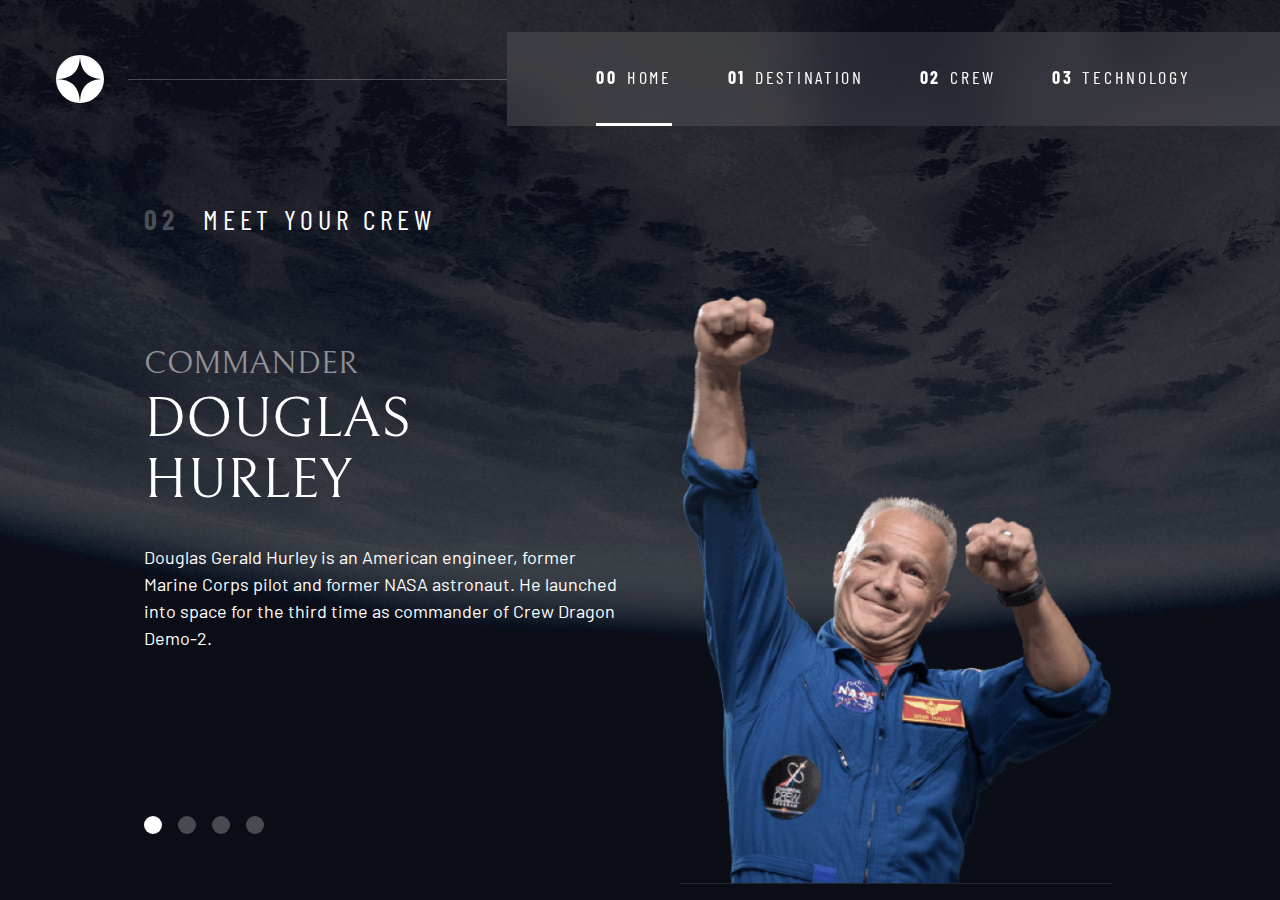
==== crew-commander.html @ 94e6d3eb "terminé crew-commander" ====
<!DOCTYPE html>
<html lang="en">
<head>
  <meta charset="UTF-8">
  <meta name="viewport" content="width=device-width, initial-scale=1.0">

  <link rel="icon" type="image/png" sizes="32x32" href="./assets/favicon-32x32.png">
  <!-- Google fonts -->
  <link rel="preconnect" href="https://fonts.googleapis.com">
  <link rel="preconnect" href="https://fonts.gstatic.com" crossorigin>
  <link href="https://fonts.googleapis.com/css2?family=Barlow+Condensed:wght@400;700&family=Bellefair&family=Barlow:wght@400;700&display=swap" rel="stylesheet">
  
  <!-- Our custom CSS -->
  <link rel="stylesheet" href="index.css">
  <title>Frontend Mentor | Space tourism website</title>
  <script src="index.js" defer></script>
</head>

<body class="crew">
  <a class="skip-to-content" href="#main">Skip to content</a>
  <header class="primary-header flex">
    <div>
      <img class="logo" src="./assets/shared/logo.svg" alt="space tourism logo">
    </div>  
    <button class="mobile-nav-toggle" aria-controls="primary-navigation"><span class="sr-only" aria-expanded="false">Menu</span></button>
    <nav>
      <ul id="primary-navigation" data-visible="false" class="primary-navigation underline-indicators flex">
        <li class="active"><a class="ff-sans-cond uppercase text-white letter-spacing-2" href="index.html"><span aria-hidden="true">00</span> Home</a></li>
        <li><a class="ff-sans-cond uppercase text-white letter-spacing-2" href="destination.html"><span aria-hidden="true">01</span> Destination</a></li>
        <li><a class="ff-sans-cond uppercase text-white letter-spacing-2" href="crew.html"><span aria-hidden="true">02</span> Crew</a></li>
        <li><a class="ff-sans-cond uppercase text-white letter-spacing-2" href="technology"><span aria-hidden="true">03</span> Technology</a></li>
      </ul>
    </nav>
  </header>

  <main id="main" class="grid-container grid-container--crew flow">
    <h1 class="numbered-title"><span>02</span> Meet your crew</h1>

    <div class="dot-indicators flex">
      <button aria-selected="true"><span class="sr-only">The commander</span></button>
      <button aria-selected="false"><span class="sr-only">The mission specialist</span></button>
      <button aria-selected="false"><span class="sr-only">The pilot</span></button>
      <button aria-selected="false"><span class="sr-only">The crew engineer</span></button>
    </div>

    <article class="crew-details flow">
      <header class="flow flow--space-small">
        <h2 class="fs-600 ff-serif uppercase">Commander</h2>
        <p class="fs-700 uppercase ff-serif">Douglas Hurley</p>
      </header>
      <p>Douglas Gerald Hurley is an American engineer, former Marine Corps pilot 
      and former NASA astronaut. He launched into space for the third time as 
      commander of Crew Dragon Demo-2.</p>
    </article>
    
    <img src="assets/crew/image-douglas-hurley.png" alt="Douglas Hurley">
  </main>
  
</body>
</html>
---- index.css ----
/* ------------------- */
/* Custom properties   */
/* ------------------- */

:root {
  /* colors */
  --clr-dark: 230 35% 7%;
  --clr-light: 231 77% 90%;
  --clr-white: 0 0% 100%;
  
  /* font-sizes */
  --fs-900: clamp(5rem, 8vw + 1rem, 9.375rem);
  --fs-800: 3.5rem;
  --fs-700: 1.5rem;
  --fs-600: 1rem;
  --fs-500: 1rem;
  --fs-400: 0.9375rem;
  --fs-300: 1rem;
  --fs-200: 0.875rem;
 
  /* font-families */
  --ff-serif: "Bellefair", serif;
  --ff-sans-cond: "Barlow Condensed", sans-serif;
  --ff-sans-normal: "Barlow", sans-serif;
}

@media (min-width: 35em) {
  :root {
  /* font-sizes */
  --fs-800: 5rem;
  --fs-700: 2.5rem;
  --fs-600: 1.5rem;
  --fs-500: 1.25rem;
  --fs-400: 1rem;
  }
}

@media (min-width: 45em) {
  :root {
  /* font-sizes */
  --fs-800: 6.25rem;
  --fs-700: 3.5rem;
  --fs-600: 2rem;
  --fs-500: 1.75rem;
  --fs-400: 1.125rem;
  }
}


/* ------------------- */
/* Reset               */
/* ------------------- */

/* https://piccalil.li/blog/a-modern-css-reset/ */

/* Box sizing */
*,
*::before,
*::after {
  box-sizing: border-box;
}

/* Reset margins */
body,
h1,
h2,
h3,
h4,
h5,
p,
figure,
picture {
  margin: 0; 
}

h1,
h2,
h3,
h4,
h5,
h6,
p {
  font-weight: 400;
}

/* set up the body */
body {
  font-family: var(--ff-sans-normal);
  font-size: var(--fs-400);
  color: hsl( var(--clr-white) );
  background-color: hsl( var(--clr-dark) );
  line-height: 1.5;
  min-height: 100vh;

  display: grid;
  grid-template-rows: min-content 1fr;

  /* toggle menu */
  overflow-x: hidden;
}

/* make images easier to work with */
img,
picutre {
  max-width: 100%;
  display: block;
}

/* make form elements easier to work with */
input,
button,
textarea,
select {
  font: inherit;
}

/* remove animations for people who've turned them off */
@media (prefers-reduced-motion: reduce) {  
  *,
  *::before,
  *::after {
    animation-duration: 0.01ms !important;
    animation-iteration-count: 1 !important;
    transition-duration: 0.01ms !important;
    scroll-behavior: auto !important;
  }
}


/* ------------------- */
/* Utility classes     */
/* ------------------- */

/* general */

.flex {
  display: flex;
  gap: var(--gap, 1rem);
}

.grid {
  display: grid;
  gap: var(--gap, 1rem);
}

.d-block {
  display: block;
}

.flow > *:where(:not(:first-child)) {
  margin-top: var(--flow-space, 1rem);
}

.flow--space-small {
  --flow-space: .5rem;
}

.container {
  padding-inline: 2em;
  margin-inline: auto;
  max-width: 80rem;
}

.sr-only {
  position: absolute; 
  width: 1px;
  height: 1px;
  padding: 0;
  margin: -1px; 
  overflow: hidden;
  clip: rect(0, 0, 0, 0);
  white-space: nowrap; /* added line */
  border: 0;
}

.skip-to-content {
  position: absolute;
  z-index: 4;
  background: hsl( var(--clr-white) );
  color: hsl( var(--clr-dark) );
  padding: .5em 1em;
  margin-inline: auto;
  transform: translateY(-100%);
  transition: transform 250ms ease-in;
}

.skip-to-content:focus {
  transform: translateY(0);
}

/* colors */

.bg-dark { background-color: hsl( var(--clr-dark) );}
.bg-accent { background-color: hsl( var(--clr-light) );}
.bg-white { background-color: hsl( var(--clr-white) );}

.text-dark { color: hsl( var(--clr-dark) );}
.text-accent { color: hsl( var(--clr-light) );}
.text-white { color: hsl( var(--clr-white) );}

/* typography */

.ff-serif { font-family: var(--ff-serif); } 
.ff-sans-cond { font-family: var(--ff-sans-cond); } 
.ff-sans-normal { font-family: var(--ff-sans-normal); } 

.letter-spacing-1 { letter-spacing: 4.75px; } 
.letter-spacing-2 { letter-spacing: 2.7px; } 
.letter-spacing-3 { letter-spacing: 2.35px; } 

.uppercase { text-transform: uppercase; }

.fs-900 { font-size: var(--fs-900); }
.fs-800 { font-size: var(--fs-800); }
.fs-700 { font-size: var(--fs-700); }
.fs-600 { font-size: var(--fs-600); }
.fs-500 { font-size: var(--fs-500); }
.fs-400 { font-size: var(--fs-400); }
.fs-300 { font-size: var(--fs-300); }
.fs-200 { font-size: var(--fs-200); }

.fs-900,
.fs-800,
.fs-700,
.fs-600 {
  line-height: 1.1;
}

.numbered-title {
  font-family: var(--ff-sans-cond); 
  font-size: var(--fs-500);
  text-transform: uppercase;
  letter-spacing: 4.72px; 
}

.numbered-title span {
  margin-right: .5em;
  font-weight: 700;
  color: hsl( var(--clr-white) / .25 );
}

/* ------------------- */
/* Components          */
/* ------------------- */

.large-button {
  font-size: 2rem;
  position: relative;
  z-index: 1;
  display: inline-grid;
  place-items: center;
  padding: 0 2em;
  border-radius: 50%;
  aspect-ratio: 1;  
  text-decoration: none;
}

.large-button::after {
  content: '';
  position: absolute;
  z-index: -1;
  width: 100%;
  height: 100%;
  background: hsl( var(--clr-white) / .15 );
  border-radius: 50%;
  opacity: 0;
  transition: opacity 500ms linear, transform 750ms ease-in-out;
}

.large-button:hover::after,
.large-button:focus::after {
  opacity: 1;
  transform: scale(1.5);
}

/* primary-header */

.logo {
  margin: 1.5rem clamp(1.5rem, 5vw, 3.5rem);
}

.primary-header {
  justify-content: space-between;
  align-items: center;
}

.primary-navigation {
  --gap: clamp(1.5rem, 5vw, 3.5rem);
  --underline-gap: 2rem;
  list-style: none;
  padding: 0;
  margin: 0;
  background: hsl( var(--clr-dark) / .9 );
}

@supports(backdrop-filter: blur(1.5rem)) {
  .primary-navigation {
    background: hsl( var(--clr-white) / .1 );
    backdrop-filter: blur(1.5rem);
  }
}

.primary-navigation a {
  text-decoration: none;
  display: inline-flex;
}

.primary-navigation a > span {
  font-weight: 700;
  margin-right: .5em;
}

.mobile-nav-toggle {
  display: none;   
}

@media (max-width: 35rem) {
  .primary-navigation {
    --underline-gap: .5rem;
    position: fixed;
    z-index: 2;
    inset: 0 0 0 30%;
    list-style: none;
    padding: min(20rem, 15vh) 2rem;
    margin: 0;
    flex-direction: column;
    transform: translateX(100%);
    transition: transform 500ms ease-in-out;
  }

  .primary-navigation[data-visible="true"] {
    transform: translateX(0);
  }

  .primary-navigation.underline-indicators > .active {
    border: 0;
 }

  .mobile-nav-toggle {
    display: block;
    position: absolute;
    z-index: 3;
    right: 1rem;
    top: 2rem;
    background: transparent;
    background-image: url(./assets/shared/icon-hamburger.svg);
    background-repeat: no-repeat;
    background-position: center;
    width: 1.5rem;
    aspect-ratio: 1;
    border: 0;
  }

  .mobile-nav-toggle[aria-expanded="true"] {
    background-image: url(./assets/shared/icon-close.svg);
  }

  .mobile-nav-toggle:focus-visible {
    outline: 5px solid hsl( var(--clr-white) );
    outline-offset: 5px;
  }

}

@media (min-width: 35em) {
  .primary-navigation {
    padding-inline: clamp(3rem, 7vw, 7rem);
  }
}

@media (min-width: 35em) and (max-width: 44.999em) {
  .primary-navigation a > span {
    display: none;
  }
}

@media (min-width: 45em) {
  .primary-header::after {
    content: '';
    display: block;
    position: relative;
    height: 1px;
    width: 100%;
    margin-right: -2.5rem;
    background: hsl( var(--clr-white) / .25 );
    order: 1;
  }

  nav {
    order: 2;
  }

  .primary-navigation {
    margin-block: 2rem;
  }
}

.underline-indicators > * {
  cursor: pointer;
  padding: var(--underline-gap, .5rem) 0;
  border: 0;
  border-bottom: .2rem solid hsl( var(--clr-white) / 0 );
  background-color: transparent;
}

.underline-indicators > *:hover,
.underline-indicators > *:focus {
  border-color: hsl( var(--clr-white) / .5 );
}

.underline-indicators > .active, 
.underline-indicators > [aria-selected="true"] {
  color: hsl( var(--clr-white) / 1 );
  border-color: hsl( var(--clr-white) / 1 );
}

.tab-list {
  --gap: 2rem;
}

.dot-indicators > * {
  cursor: pointer;
  border: 0;
  border-radius: 50%;
  padding: .5em;
  background-color: hsl( var(--clr-white) / .25 );
}

.dot-indicators > *:hover,
.dot-indicators > *:focus {
  background-color: hsl( var(--clr-white) / .5 );
}

.dot-indicators > [aria-selected="true"] {
  background-color: hsl( var(--clr-white) / 1 );
}

.dot-numbers {
  counter-reset: dot-number;
}

.dot-numbers > * {
  position: relative;
  display: grid;
  align-self: center;
  justify-self: center;
  cursor: pointer;
  border-radius: 50%;
  aspect-ratio: 1;
  padding: 0 2.5em;
  background-color: hsl( var(--clr-white) / 0 );
  border: 1px solid hsl( var(--clr-white) / .25 );
}

.dot-numbers > *::after {
  content: '';
  counter-increment: dot-number;
  content:counter(dot-number); 
  font-size: var(--fs-600);
  font-family: var(--ff-serif);
  color: hsl( var(--clr-white) );
  position:absolute;
  display: flex;
  align-items: center;
  justify-content: center;
  width: 100%;
  height: 100%;
}

.dot-numbers > *:hover,
.dot-numbers > *:focus {
  border-color:hsl( var(--clr-white) / 1 );
}

.dot-numbers > [aria-selected="true"],
.dot-numbers > [aria-selected="true"]::after {
  border-radius: 50%;
  background-color: hsl( var(--clr-white) / 1 );
  border-color:hsl( var(--clr-white) / 1 );
  color: hsl( var(--clr-dark) );
}

/* --------------------------- */
/* Page especific background   */
/* --------------------------- */
body {
  background-size: cover;
  background-position: bottom center;
}

/* home */

.home {
  background-image: url(./assets/home/background-home-mobile.jpg);
}

@media(min-width: 35rem) {
  .home {
    background-position: center center;
    background-image: url(./assets/home/background-home-tablet.jpg);
  }
}

@media(min-width: 45rem) {
  .home {
    background-image: url(./assets/home/background-home-desktop.jpg);
  }
}

/* destination */

.destination {
  background-image: url(./assets/destination/background-destination-mobile.jpg);
}

@media(min-width: 35rem) {
  .destination {
    background-position: center center;
    background-image: url(./assets/destination/background-destination-tablet.jpg);
  }
}

@media(min-width: 45rem) {
  .destination {
    background-image: url(./assets/destination/background-destination-desktop.jpg);
  }
}

/* crew */

.crew {
  background-image: url(./assets/crew/background-crew-mobile.jpg);
}

@media(min-width: 35rem) {
  .crew {
    background-position: center center;
    background-image: url(./assets/crew/background-crew-tablet.jpg);
  }
}

@media(min-width: 45rem) {
  .crew {
    background-image: url(./assets/crew/background-crew-desktop.jpg);
  }
}

/* --------------------------- */
/* Layout                      */
/* --------------------------- */

.grid-container {
  text-align: center;
  display: grid;
  place-items: center;
  padding-inline: 1rem;
  padding-bottom: 4rem;
}

.grid-container p:not([class]) {
  max-width: 50ch;
}

.numbered-title {
  grid-area: title;
}

/* destination layout */

.grid-container--destination {
  --flow-space: 2rem;
  grid-template-areas: 
  'title'
  'image'
  'tabs' 
  'content';
}

.grid-container--destination > img {
  grid-area: image;
  max-width: 60%;
}

.grid-container--destination > .tab-list {
  grid-area: tabs;
}

.grid-container--destination > .destination-info {
  grid-area: content;
}

.destination-meta {
  flex-direction: column;
  border-top: 1px solid hsl( var(--clr-white) / .1 );
  padding-top: 2.5rem;
  margin-top: 2.5rem;
}

.destination-meta p {
  font-size: var(--fs-500);
}

/* crew layout */

.grid-container--crew {
  --flow-space: 2rem;
  grid-template-areas: 
    'title'
    'image'
    'tabs' 
    'content';
}

.grid-container--crew > img {
  grid-area: image;
  max-width: 60%;
  border-bottom: 1px solid hsl( var(--clr-white) / .1 );
}

.grid-container--crew > .dot-indicators {
  grid-area: tabs;
}

.grid-container--crew > .crew-details {
  grid-area: content;
}

.crew-details h2 {
  color:hsl( var(--clr-white) / .5 );
}

@media (min-width: 35rem) {
  .numbered-title {
    justify-self: start;
    margin-top: 2rem;
  }

  .destination-meta {
    flex-direction: row;
    justify-content: space-evenly;
  }

  .grid-container--crew {
    padding-bottom: 0;
    grid-template-areas: 
      'title'
      'content' 
      'tabs'
      'image';
  }
}

@media (min-width: 45em) {
  .grid-container {
    text-align: left;
    column-gap: var(--container--gap, 2rem);
    grid-template-columns: minmax(1rem, 1fr) repeat(2, minmax(0, 30rem)) minmax(1rem, 1fr);
  }

  .grid-container--home {
    padding-bottom: max(6rem, 20vh);
    align-items: end;
  }

  .grid-container--home > *:first-child {
    grid-column: 2; 
  }
  
  .grid-container--home > *:last-child {
    grid-column: 3; 
  }

  .grid-container--destination {
    justify-items: start;
    align-content: start;
    grid-template-areas: 
      '. title title .'
      '. image tabs .'
      '. image content .';
  }

  .grid-container--destination > img,
  .grid-container--crew > img {
    max-width: 90%;
  }

  .destination-meta {
    --gap: min(6vw, 6rem);
    justify-content: start;
  }

  .grid-container--crew {
    grid-template-areas: 
      '. title title .'
      '. content image .' 
      '. tabs image .';
  }

  .grid-container--crew > .dot-indicators {
    justify-self: start;
  }

  /* .grid-container--crew > img {
    align-self: end;
  } */
}
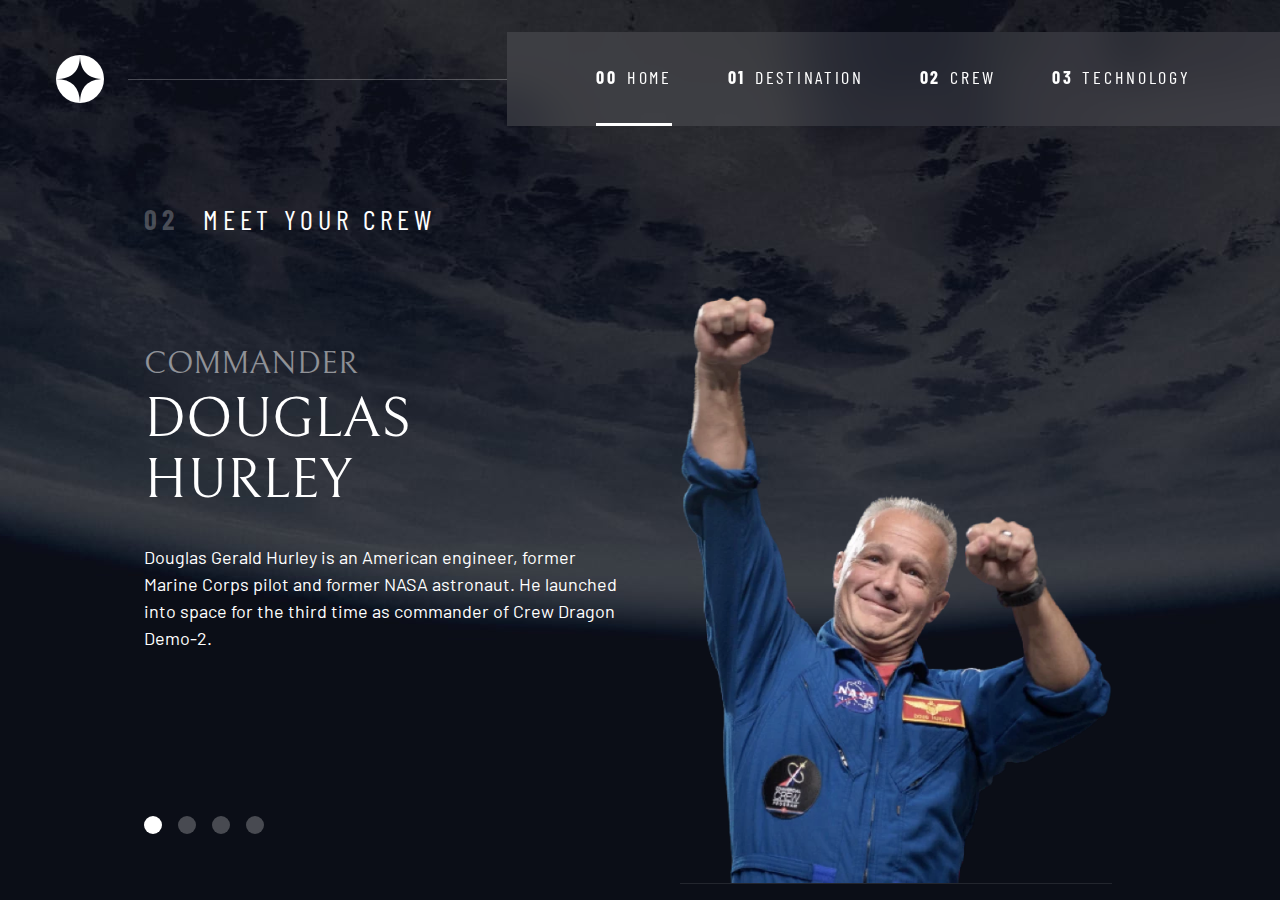
==== commit 988c081a: "Agregué el elemento picture para las imágenes" ====
--- a/crew-commander.html
+++ b/crew-commander.html
@@ -52,8 +52,12 @@
       and former NASA astronaut. He launched into space for the third time as 
       commander of Crew Dragon Demo-2.</p>
     </article>
+
+    <picture>
+      <source srcset="assets/crew/image-douglas-hurley.webp" type="image/webp">
+      <img src="assets/crew/image-douglas-hurley.png" alt="Douglas Hurley">
+    </picture>
     
-    <img src="assets/crew/image-douglas-hurley.png" alt="Douglas Hurley">
   </main>
   
 </body>
--- a/index.css
+++ b/index.css
@@ -576,7 +576,7 @@
   'content';
 }
 
-.grid-container--destination > img {
+.grid-container--destination > picture {
   grid-area: image;
   max-width: 60%;
 }
@@ -611,7 +611,7 @@
     'content';
 }
 
-.grid-container--crew > img {
+.grid-container--crew > picture {
   grid-area: image;
   max-width: 60%;
   border-bottom: 1px solid hsl( var(--clr-white) / .1 );
@@ -679,8 +679,8 @@
       '. image content .';
   }
 
-  .grid-container--destination > img,
-  .grid-container--crew > img {
+  .grid-container--destination > picture,
+  .grid-container--crew > picture {
     max-width: 90%;
   }
 
@@ -700,7 +700,7 @@
     justify-self: start;
   }
 
-  /* .grid-container--crew > img {
+  /* .grid-container--crew > picture {
     align-self: end;
   } */
 }
